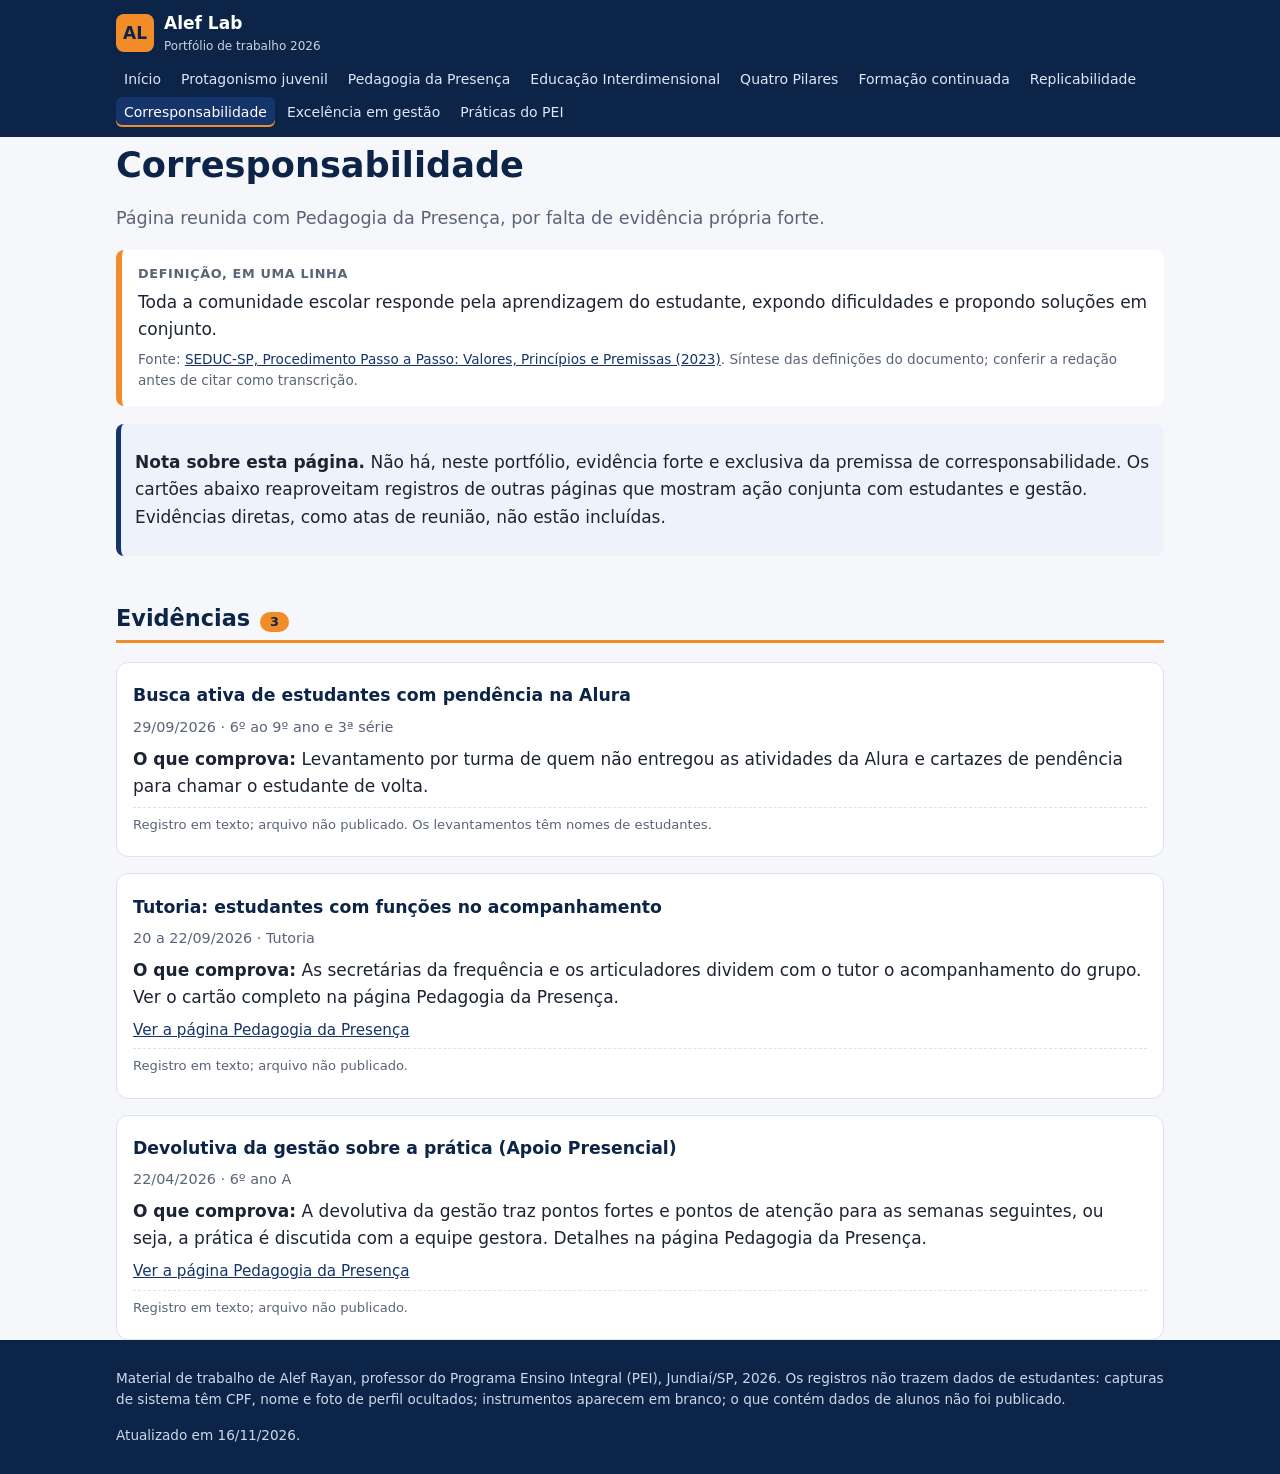
==== corresponsabilidade.html @ 7654665d "Portfólio de trabalho 2026: site estático inicial Capa com o destaque do PDI 2026 (Diário de Classe " ====
<!doctype html>
<html lang="pt-BR">
<head>
<meta charset="utf-8">
<meta name="viewport" content="width=device-width, initial-scale=1">
<title>Corresponsabilidade | Portfólio Alef Lab 2026</title>
<meta name="description" content="Registros ligados à corresponsabilidade, reunidos com outras páginas.">
<link rel="stylesheet" href="assets/style.css">
</head>
<body>
<header class="top"><div class="wrap">
<a class="brand" href="index.html"><span class="logo">AL</span><span>Alef Lab<small>Portfólio de trabalho 2026</small></span></a>
<nav aria-label="Páginas"><ul><li><a href="index.html">Início</a></li><li><a href="protagonismo-juvenil.html">Protagonismo juvenil</a></li><li><a href="pedagogia-da-presenca.html">Pedagogia da Presença</a></li><li><a href="educacao-interdimensional.html">Educação Interdimensional</a></li><li><a href="quatro-pilares.html">Quatro Pilares</a></li><li><a href="formacao-continuada.html">Formação continuada</a></li><li><a href="replicabilidade.html">Replicabilidade</a></li><li><a href="corresponsabilidade.html" aria-current="page">Corresponsabilidade</a></li><li><a href="excelencia-em-gestao.html">Excelência em gestão</a></li><li><a href="praticas-pei.html">Práticas do PEI</a></li></ul></nav>
</div></header>
<main class="wrap">
<h1>Corresponsabilidade</h1><p class="lead">Página reunida com Pedagogia da Presença, por falta de evidência própria forte.</p><section class="def"><p class="def-t">Definição, em uma linha</p><p>Toda a comunidade escolar responde pela aprendizagem do estudante, expondo dificuldades e propondo soluções em conjunto.</p><p class="src">Fonte: <a href="https://midiasstoragesec.blob.core.windows.net/001/2025/03/procedimento-passo-a-passo_valores-princpios-e-premissas.pdf" target="_blank" rel="noopener">SEDUC-SP, Procedimento Passo a Passo: Valores, Princípios e Premissas (2023)</a>. Síntese das definições do documento; conferir a redação antes de citar como transcrição.</p></section><section class="aviso"><p><strong>Nota sobre esta página.</strong> Não há, neste portfólio, evidência forte e exclusiva da premissa de corresponsabilidade. Os cartões abaixo reaproveitam registros de outras páginas que mostram ação conjunta com estudantes e gestão. Evidências diretas, como atas de reunião, não estão incluídas.</p></section><h2>Evidências <span class="count">3</span></h2><div class="cards"><article class="card"><h3>Busca ativa de estudantes com pendência na Alura</h3><p class="meta">29/09/2026 · 6º ao 9º ano e 3ª série</p><p><strong>O que comprova:</strong> Levantamento por turma de quem não entregou as atividades da Alura e cartazes de pendência para chamar o estudante de volta.</p><p class="reg">Registro em texto; arquivo não publicado. Os levantamentos têm nomes de estudantes.</p></article><article class="card"><h3>Tutoria: estudantes com funções no acompanhamento</h3><p class="meta">20 a 22/09/2026 · Tutoria</p><p><strong>O que comprova:</strong> As secretárias da frequência e os articuladores dividem com o tutor o acompanhamento do grupo. Ver o cartão completo na página Pedagogia da Presença.</p><p class="links"><a href="pedagogia-da-presenca.html">Ver a página Pedagogia da Presença</a></p><p class="reg">Registro em texto; arquivo não publicado.</p></article><article class="card"><h3>Devolutiva da gestão sobre a prática (Apoio Presencial)</h3><p class="meta">22/04/2026 · 6º ano A</p><p><strong>O que comprova:</strong> A devolutiva da gestão traz pontos fortes e pontos de atenção para as semanas seguintes, ou seja, a prática é discutida com a equipe gestora. Detalhes na página Pedagogia da Presença.</p><p class="links"><a href="pedagogia-da-presenca.html">Ver a página Pedagogia da Presença</a></p><p class="reg">Registro em texto; arquivo não publicado.</p></article></div>
</main>
<footer><div class="wrap">
<p>Material de trabalho de Alef Rayan, professor do Programa Ensino Integral (PEI), Jundiaí/SP, 2026. Os registros não trazem dados de estudantes: capturas de sistema têm CPF, nome e foto de perfil ocultados; instrumentos aparecem em branco; o que contém dados de alunos não foi publicado.</p>
<p>Atualizado em 16/11/2026.</p>
</div></footer>

</body>
</html>
---- assets/style.css ----
:root{--navy:#0b2447;--navy2:#14346b;--orange:#f28c28;--bg:#f6f7fa;--ink:#1c2433;--mut:#5a6477;--line:#dde2ec;--card:#fff}
*{box-sizing:border-box}
html{scroll-behavior:smooth}
body{margin:0;background:var(--bg);color:var(--ink);font:17px/1.6 system-ui,-apple-system,"Segoe UI",Roboto,Arial,sans-serif}
.wrap{max-width:1080px;margin:0 auto;padding:0 16px}
a{color:var(--navy2)}
.top{background:var(--navy);color:#fff;position:sticky;top:0;z-index:5}
.top .wrap{display:flex;flex-wrap:wrap;align-items:center;gap:8px 20px;padding-top:10px;padding-bottom:10px}
.brand{display:flex;align-items:center;gap:10px;color:#fff;text-decoration:none;font-weight:700}
.brand small{display:block;font-weight:400;font-size:12px;opacity:.8}
.logo{background:var(--orange);color:var(--navy);border-radius:8px;width:38px;height:38px;display:grid;place-items:center;font-weight:800}
nav ul{list-style:none;margin:0;padding:0;display:flex;flex-wrap:wrap;gap:2px 4px}
nav a{color:#dfe6f5;text-decoration:none;font-size:14px;padding:4px 8px;border-radius:6px;display:block}
nav a:hover,nav a[aria-current]{background:var(--navy2);color:#fff}
nav a[aria-current]{box-shadow:inset 0 -2px 0 var(--orange)}
main{padding-top:24px;padding-bottom:40px}
h1{color:var(--navy);font-size:clamp(1.6rem,4vw,2.2rem);line-height:1.2;margin:.2em 0 .3em}
h2{color:var(--navy);font-size:1.4rem;border-bottom:3px solid var(--orange);padding-bottom:4px;margin-top:2em;display:flex;gap:10px;align-items:baseline;flex-wrap:wrap}
h3{font-size:1.08rem;margin:.2em 0 .2em;color:var(--navy)}
.count{background:var(--orange);color:var(--navy);font-size:.8rem;border-radius:20px;padding:0 10px;font-weight:700}
.lead{font-size:1.1rem;color:var(--mut)}
.def{background:#fff;border-left:6px solid var(--orange);padding:10px 16px;border-radius:8px;margin:16px 0}
.def p{margin:.3em 0}
.def-t{font-size:.8rem;text-transform:uppercase;letter-spacing:.05em;color:var(--mut);font-weight:700}
.src{font-size:.85rem;color:var(--mut)}
.cards{display:grid;gap:16px}
.card{background:var(--card);border:1px solid var(--line);border-radius:12px;padding:16px}
.card p{margin:.4em 0}
.meta{color:var(--mut);font-size:.9rem}
.note{background:#fff7ec;border-left:4px solid var(--orange);padding:6px 10px;border-radius:6px;font-size:.95rem}
.reg{font-size:.82rem;color:var(--mut);border-top:1px dashed var(--line);padding-top:6px;margin-top:10px}
.links{font-size:.95rem}
.shots{display:grid;grid-template-columns:repeat(auto-fill,minmax(200px,1fr));gap:12px;margin:10px 0}
.shot{margin:0}
.shot img{width:100%;height:auto;display:block;border:1px solid var(--line);border-radius:8px;background:#fff}
.shot figcaption{font-size:.85rem;color:var(--mut);margin-top:4px}
.zoom{cursor:zoom-in;display:block}
.lb{display:none;position:fixed;inset:0;background:rgba(5,12,28,.92);z-index:20;align-items:center;justify-content:center;padding:12px;cursor:zoom-out}
.lb:target{display:flex}
.lb img{max-width:100%;max-height:100%;object-fit:contain;border-radius:6px;background:#fff}
.hero{padding:10px 0 0}
.destaque{background:#fff;border:1px solid var(--line);border-top:6px solid var(--orange);border-radius:12px;padding:6px 18px 18px;margin:28px 0}
.destaque h2{border:0;margin-top:.8em}
.timeline{list-style:none;margin:16px 0 0;padding:0;border-left:3px solid var(--navy2)}
.tl{position:relative;padding:0 0 22px 18px}
.tl::before{content:"";position:absolute;left:-9px;top:6px;width:15px;height:15px;border-radius:50%;background:var(--orange);border:3px solid #fff;box-shadow:0 0 0 2px var(--navy2)}
.tl-when{font-weight:700;color:var(--navy2);font-size:.9rem}
.tl .shot{max-width:760px}
.aviso{background:#eef2fa;border-left:5px solid var(--navy2);padding:8px 14px;border-radius:8px;margin:18px 0}
.destaque-card{display:grid;grid-template-columns:1fr 220px;gap:18px;align-items:start;margin-top:12px}
.pgrid{display:grid;grid-template-columns:repeat(auto-fill,minmax(240px,1fr));gap:14px}
.pcard{display:block;background:#fff;border:1px solid var(--line);border-radius:12px;padding:14px;text-decoration:none;color:var(--ink);border-top:4px solid var(--navy2)}
.pcard:hover{border-top-color:var(--orange);box-shadow:0 2px 10px rgba(11,36,71,.12)}
.pcard p{margin:.3em 0;color:var(--mut);font-size:.95rem}
.n{font-size:.85rem;font-weight:700;color:var(--navy2)}
.prat{margin-bottom:10px}
footer{background:var(--navy);color:#cfd8ec;font-size:.85rem;padding:14px 0}
@media(max-width:640px){body{font-size:16px}.destaque-card{grid-template-columns:1fr}.shots{grid-template-columns:repeat(2,1fr)}.top{position:static}}
@media print{.top{position:static}.lb{display:none!important}}
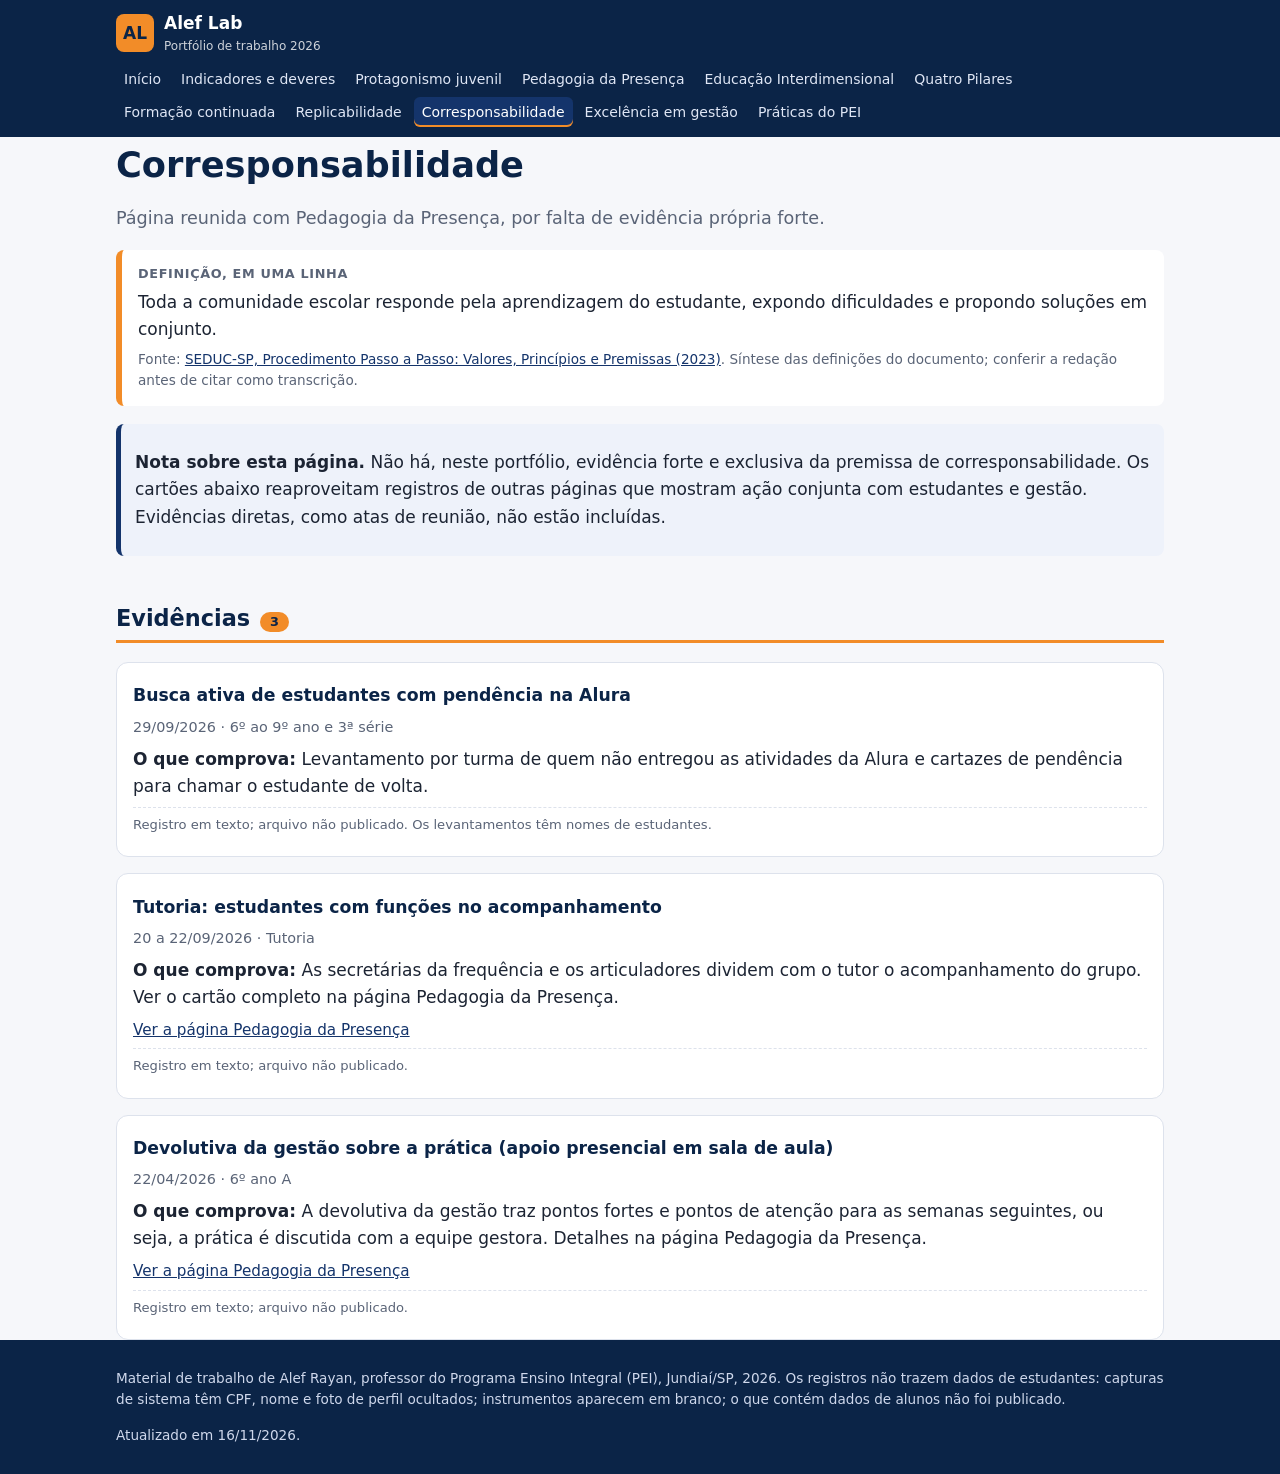
==== commit 423b1b1c: "Caixa "O que um dia verde comprova", página de indicadores e ajustes de termos - index: caixa de lim" ====
--- a/corresponsabilidade.html
+++ b/corresponsabilidade.html
@@ -10,10 +10,10 @@
 <body>
 <header class="top"><div class="wrap">
 <a class="brand" href="index.html"><span class="logo">AL</span><span>Alef Lab<small>Portfólio de trabalho 2026</small></span></a>
-<nav aria-label="Páginas"><ul><li><a href="index.html">Início</a></li><li><a href="protagonismo-juvenil.html">Protagonismo juvenil</a></li><li><a href="pedagogia-da-presenca.html">Pedagogia da Presença</a></li><li><a href="educacao-interdimensional.html">Educação Interdimensional</a></li><li><a href="quatro-pilares.html">Quatro Pilares</a></li><li><a href="formacao-continuada.html">Formação continuada</a></li><li><a href="replicabilidade.html">Replicabilidade</a></li><li><a href="corresponsabilidade.html" aria-current="page">Corresponsabilidade</a></li><li><a href="excelencia-em-gestao.html">Excelência em gestão</a></li><li><a href="praticas-pei.html">Práticas do PEI</a></li></ul></nav>
+<nav aria-label="Páginas"><ul><li><a href="index.html">Início</a></li><li><a href="indicadores.html">Indicadores e deveres</a></li><li><a href="protagonismo-juvenil.html">Protagonismo juvenil</a></li><li><a href="pedagogia-da-presenca.html">Pedagogia da Presença</a></li><li><a href="educacao-interdimensional.html">Educação Interdimensional</a></li><li><a href="quatro-pilares.html">Quatro Pilares</a></li><li><a href="formacao-continuada.html">Formação continuada</a></li><li><a href="replicabilidade.html">Replicabilidade</a></li><li><a href="corresponsabilidade.html" aria-current="page">Corresponsabilidade</a></li><li><a href="excelencia-em-gestao.html">Excelência em gestão</a></li><li><a href="praticas-pei.html">Práticas do PEI</a></li></ul></nav>
 </div></header>
 <main class="wrap">
-<h1>Corresponsabilidade</h1><p class="lead">Página reunida com Pedagogia da Presença, por falta de evidência própria forte.</p><section class="def"><p class="def-t">Definição, em uma linha</p><p>Toda a comunidade escolar responde pela aprendizagem do estudante, expondo dificuldades e propondo soluções em conjunto.</p><p class="src">Fonte: <a href="https://midiasstoragesec.blob.core.windows.net/001/2025/03/procedimento-passo-a-passo_valores-princpios-e-premissas.pdf" target="_blank" rel="noopener">SEDUC-SP, Procedimento Passo a Passo: Valores, Princípios e Premissas (2023)</a>. Síntese das definições do documento; conferir a redação antes de citar como transcrição.</p></section><section class="aviso"><p><strong>Nota sobre esta página.</strong> Não há, neste portfólio, evidência forte e exclusiva da premissa de corresponsabilidade. Os cartões abaixo reaproveitam registros de outras páginas que mostram ação conjunta com estudantes e gestão. Evidências diretas, como atas de reunião, não estão incluídas.</p></section><h2>Evidências <span class="count">3</span></h2><div class="cards"><article class="card"><h3>Busca ativa de estudantes com pendência na Alura</h3><p class="meta">29/09/2026 · 6º ao 9º ano e 3ª série</p><p><strong>O que comprova:</strong> Levantamento por turma de quem não entregou as atividades da Alura e cartazes de pendência para chamar o estudante de volta.</p><p class="reg">Registro em texto; arquivo não publicado. Os levantamentos têm nomes de estudantes.</p></article><article class="card"><h3>Tutoria: estudantes com funções no acompanhamento</h3><p class="meta">20 a 22/09/2026 · Tutoria</p><p><strong>O que comprova:</strong> As secretárias da frequência e os articuladores dividem com o tutor o acompanhamento do grupo. Ver o cartão completo na página Pedagogia da Presença.</p><p class="links"><a href="pedagogia-da-presenca.html">Ver a página Pedagogia da Presença</a></p><p class="reg">Registro em texto; arquivo não publicado.</p></article><article class="card"><h3>Devolutiva da gestão sobre a prática (Apoio Presencial)</h3><p class="meta">22/04/2026 · 6º ano A</p><p><strong>O que comprova:</strong> A devolutiva da gestão traz pontos fortes e pontos de atenção para as semanas seguintes, ou seja, a prática é discutida com a equipe gestora. Detalhes na página Pedagogia da Presença.</p><p class="links"><a href="pedagogia-da-presenca.html">Ver a página Pedagogia da Presença</a></p><p class="reg">Registro em texto; arquivo não publicado.</p></article></div>
+<h1>Corresponsabilidade</h1><p class="lead">Página reunida com Pedagogia da Presença, por falta de evidência própria forte.</p><section class="def"><p class="def-t">Definição, em uma linha</p><p>Toda a comunidade escolar responde pela aprendizagem do estudante, expondo dificuldades e propondo soluções em conjunto.</p><p class="src">Fonte: <a href="https://midiasstoragesec.blob.core.windows.net/001/2025/03/procedimento-passo-a-passo_valores-princpios-e-premissas.pdf" target="_blank" rel="noopener">SEDUC-SP, Procedimento Passo a Passo: Valores, Princípios e Premissas (2023)</a>. Síntese das definições do documento; conferir a redação antes de citar como transcrição.</p></section><section class="aviso"><p><strong>Nota sobre esta página.</strong> Não há, neste portfólio, evidência forte e exclusiva da premissa de corresponsabilidade. Os cartões abaixo reaproveitam registros de outras páginas que mostram ação conjunta com estudantes e gestão. Evidências diretas, como atas de reunião, não estão incluídas.</p></section><h2>Evidências <span class="count">3</span></h2><div class="cards"><article class="card"><h3>Busca ativa de estudantes com pendência na Alura</h3><p class="meta">29/09/2026 · 6º ao 9º ano e 3ª série</p><p><strong>O que comprova:</strong> Levantamento por turma de quem não entregou as atividades da Alura e cartazes de pendência para chamar o estudante de volta.</p><p class="reg">Registro em texto; arquivo não publicado. Os levantamentos têm nomes de estudantes.</p></article><article class="card"><h3>Tutoria: estudantes com funções no acompanhamento</h3><p class="meta">20 a 22/09/2026 · Tutoria</p><p><strong>O que comprova:</strong> As secretárias da frequência e os articuladores dividem com o tutor o acompanhamento do grupo. Ver o cartão completo na página Pedagogia da Presença.</p><p class="links"><a href="pedagogia-da-presenca.html">Ver a página Pedagogia da Presença</a></p><p class="reg">Registro em texto; arquivo não publicado.</p></article><article class="card"><h3>Devolutiva da gestão sobre a prática (apoio presencial em sala de aula)</h3><p class="meta">22/04/2026 · 6º ano A</p><p><strong>O que comprova:</strong> A devolutiva da gestão traz pontos fortes e pontos de atenção para as semanas seguintes, ou seja, a prática é discutida com a equipe gestora. Detalhes na página Pedagogia da Presença.</p><p class="links"><a href="pedagogia-da-presenca.html">Ver a página Pedagogia da Presença</a></p><p class="reg">Registro em texto; arquivo não publicado.</p></article></div>
 </main>
 <footer><div class="wrap">
 <p>Material de trabalho de Alef Rayan, professor do Programa Ensino Integral (PEI), Jundiaí/SP, 2026. Os registros não trazem dados de estudantes: capturas de sistema têm CPF, nome e foto de perfil ocultados; instrumentos aparecem em branco; o que contém dados de alunos não foi publicado.</p>
